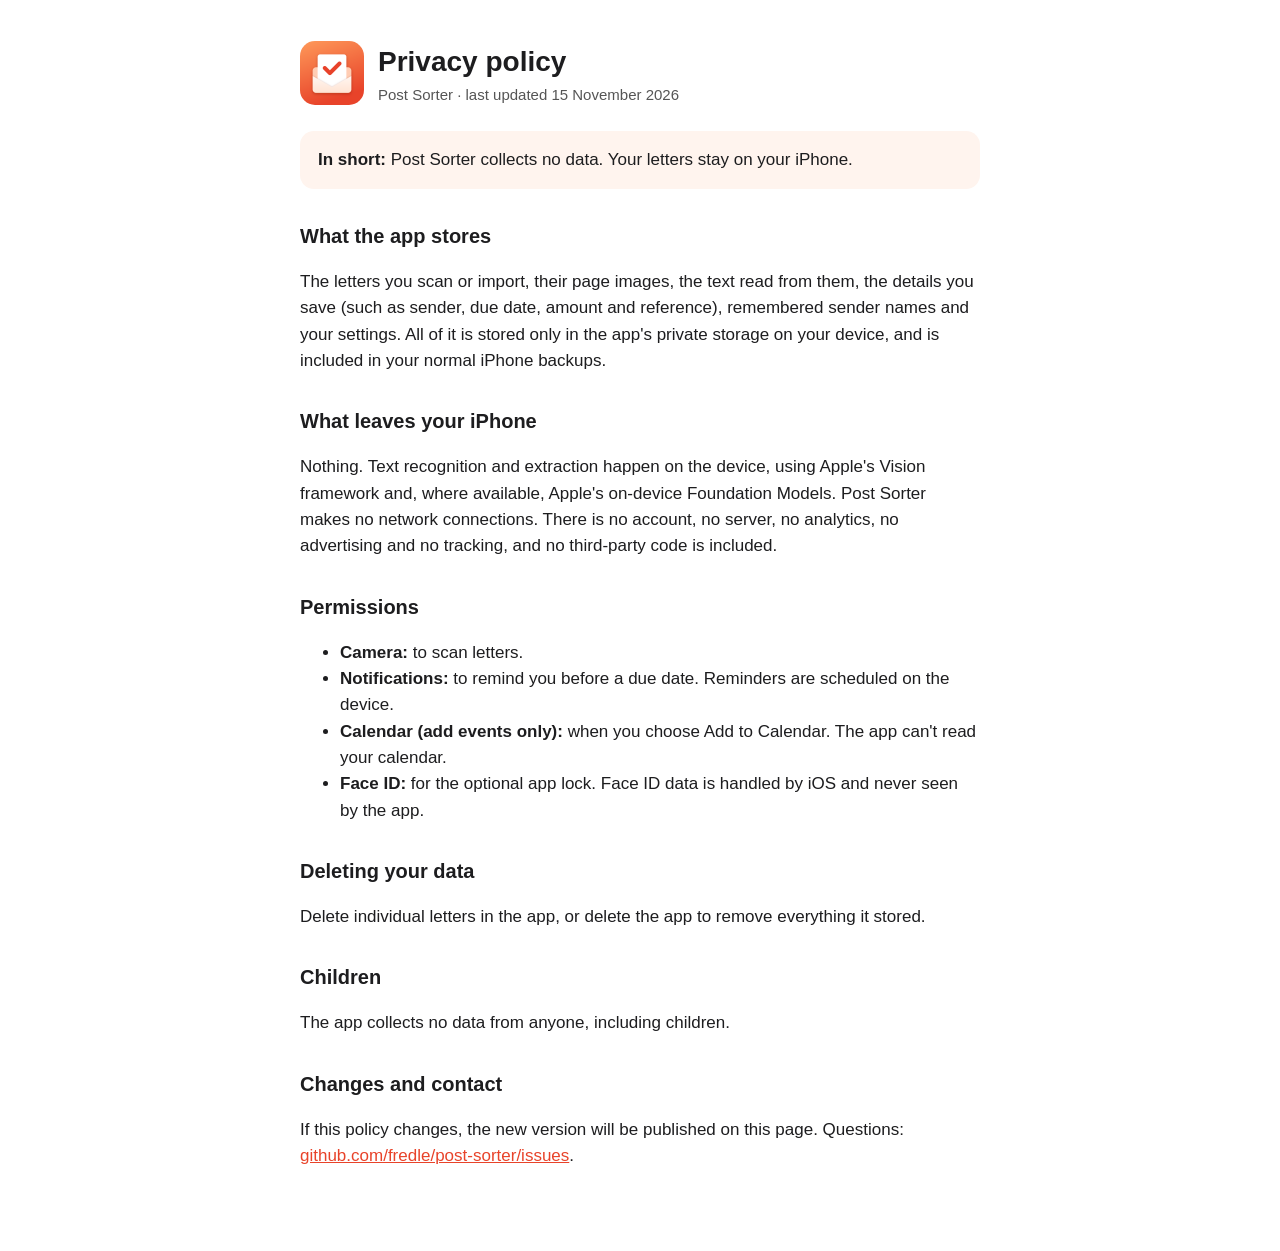
==== docs/privacy.html @ 9ac2c899 "Add screenshot demo mode, screenshots workflow, and support/privacy pages DemoMode only runs with th" ====
<!doctype html>
<html lang="en-GB"><head><meta charset="utf-8"><meta name="viewport" content="width=device-width,initial-scale=1">
<title>Post Sorter Privacy</title><link rel="stylesheet" href="style.css"></head>
<body><main>
<header><img src="icon.png" alt=""><div><h1>Privacy policy</h1><div class="muted">Post Sorter · last updated 15 November 2026</div></div></header>

<div class="card"><strong>In short:</strong> Post Sorter collects no data. Your letters stay on your iPhone.</div>

<h2>What the app stores</h2>
<p>The letters you scan or import, their page images, the text read from them, the details you save (such as sender, due date, amount and reference), remembered sender names and your settings. All of it is stored only in the app's private storage on your device, and is included in your normal iPhone backups.</p>

<h2>What leaves your iPhone</h2>
<p>Nothing. Text recognition and extraction happen on the device, using Apple's Vision framework and, where available, Apple's on-device Foundation Models. Post Sorter makes no network connections. There is no account, no server, no analytics, no advertising and no tracking, and no third-party code is included.</p>

<h2>Permissions</h2>
<ul>
<li><strong>Camera:</strong> to scan letters.</li>
<li><strong>Notifications:</strong> to remind you before a due date. Reminders are scheduled on the device.</li>
<li><strong>Calendar (add events only):</strong> when you choose Add to Calendar. The app can't read your calendar.</li>
<li><strong>Face ID:</strong> for the optional app lock. Face ID data is handled by iOS and never seen by the app.</li>
</ul>

<h2>Deleting your data</h2>
<p>Delete individual letters in the app, or delete the app to remove everything it stored.</p>

<h2>Children</h2>
<p>The app collects no data from anyone, including children.</p>

<h2>Changes and contact</h2>
<p>If this policy changes, the new version will be published on this page. Questions: <a href="https://github.com/fredle/post-sorter/issues">github.com/fredle/post-sorter/issues</a>.</p>
</main></body></html>
---- docs/style.css ----
:root{--bg:#fff;--fg:#1d1d1f;--muted:#555;--accent:#e8432a;--card:#fff4ee}
@media (prefers-color-scheme:dark){:root{--bg:#121212;--fg:#f2f2f2;--muted:#aaa;--card:#2a1d18}}
body{margin:0;background:var(--bg);color:var(--fg);font:17px/1.55 -apple-system,BlinkMacSystemFont,"Segoe UI",Roboto,sans-serif}
main{max-width:680px;margin:0 auto;padding:40px 16px 64px}
header{display:flex;align-items:center;gap:14px;margin-bottom:24px}
header img{width:64px;height:64px;border-radius:15px}
h1{font-size:28px;margin:0}h2{font-size:20px;margin-top:32px}
a{color:var(--accent)}p,li{color:var(--fg)}.muted{color:var(--muted);font-size:15px}
.card{background:var(--card);border-radius:14px;padding:16px 18px;margin:16px 0}
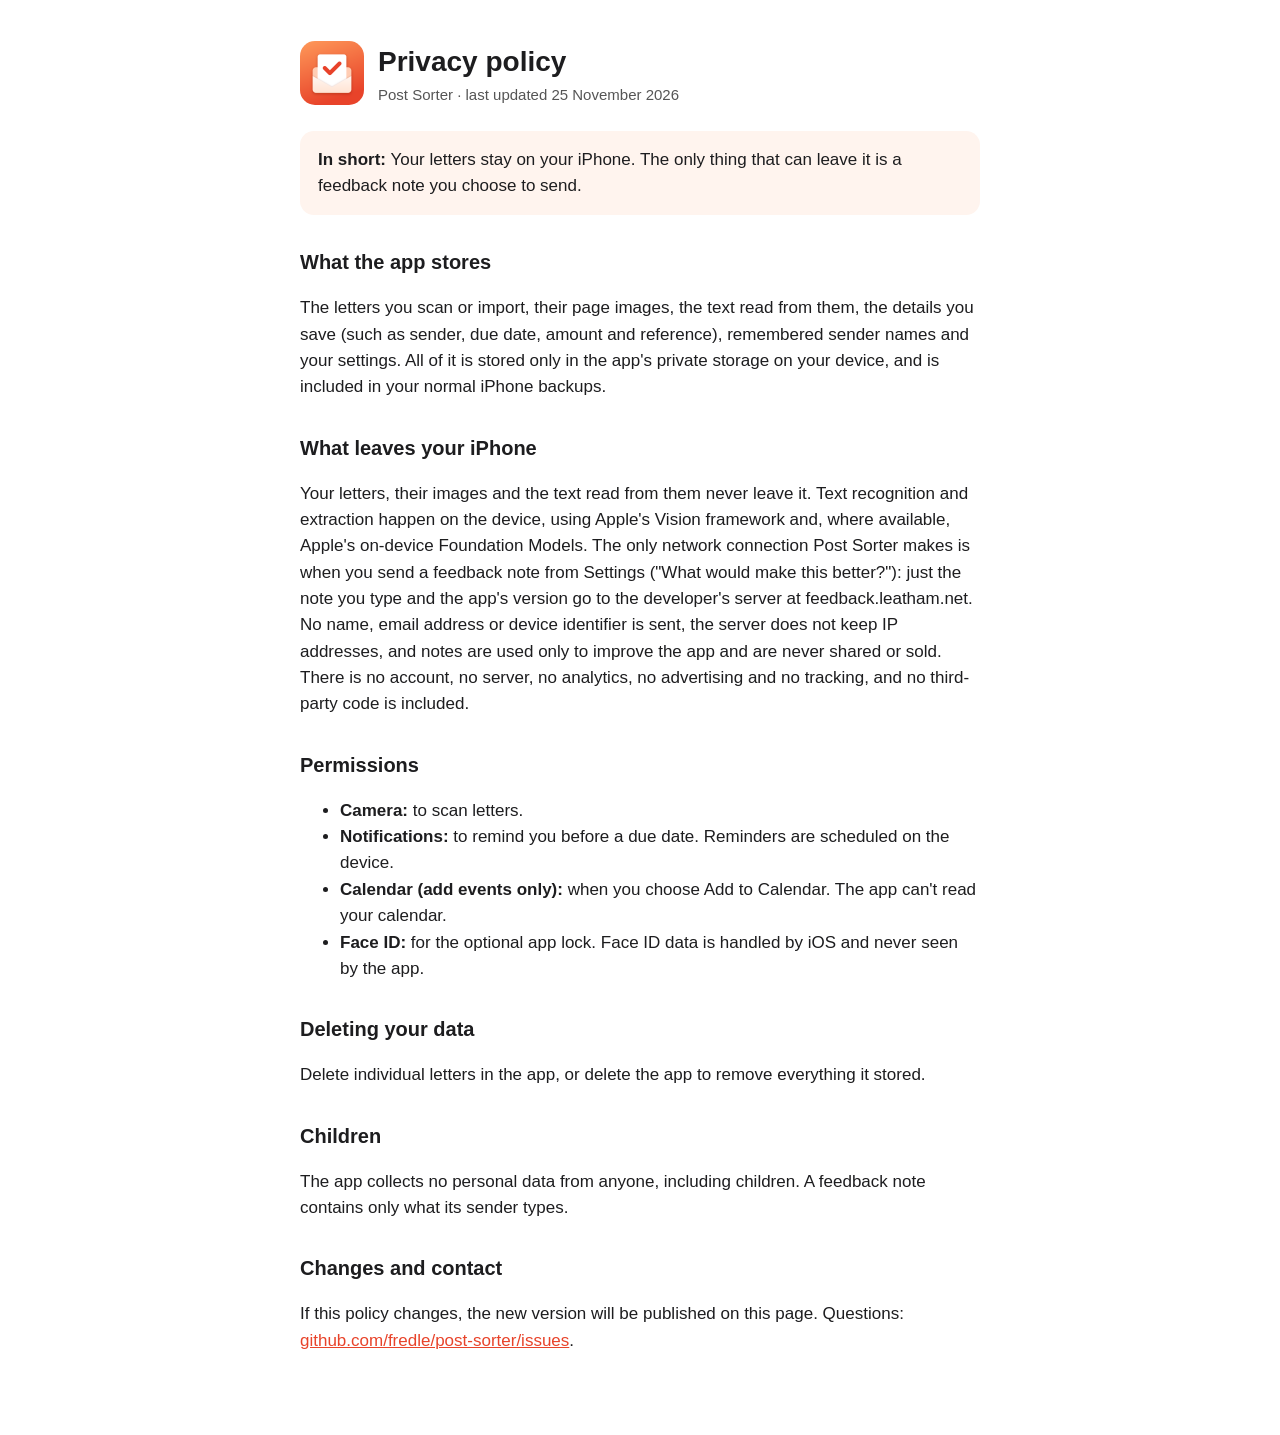
==== commit 64ffe199: "Privacy policy: the optional feedback note [skip ci] Co-Authored-By: Claude Opus 5.5 <noreply@anthro" ====
--- a/docs/privacy.html
+++ b/docs/privacy.html
@@ -2,15 +2,15 @@
 <html lang="en-GB"><head><meta charset="utf-8"><meta name="viewport" content="width=device-width,initial-scale=1">
 <title>Post Sorter Privacy</title><link rel="stylesheet" href="style.css"></head>
 <body><main>
-<header><img src="icon.png" alt=""><div><h1>Privacy policy</h1><div class="muted">Post Sorter · last updated 15 November 2026</div></div></header>
+<header><img src="icon.png" alt=""><div><h1>Privacy policy</h1><div class="muted">Post Sorter · last updated 25 November 2026</div></div></header>
 
-<div class="card"><strong>In short:</strong> Post Sorter collects no data. Your letters stay on your iPhone.</div>
+<div class="card"><strong>In short:</strong> Your letters stay on your iPhone. The only thing that can leave it is a feedback note you choose to send.</div>
 
 <h2>What the app stores</h2>
 <p>The letters you scan or import, their page images, the text read from them, the details you save (such as sender, due date, amount and reference), remembered sender names and your settings. All of it is stored only in the app's private storage on your device, and is included in your normal iPhone backups.</p>
 
 <h2>What leaves your iPhone</h2>
-<p>Nothing. Text recognition and extraction happen on the device, using Apple's Vision framework and, where available, Apple's on-device Foundation Models. Post Sorter makes no network connections. There is no account, no server, no analytics, no advertising and no tracking, and no third-party code is included.</p>
+<p>Your letters, their images and the text read from them never leave it. Text recognition and extraction happen on the device, using Apple's Vision framework and, where available, Apple's on-device Foundation Models. The only network connection Post Sorter makes is when you send a feedback note from Settings ("What would make this better?"): just the note you type and the app's version go to the developer's server at feedback.leatham.net. No name, email address or device identifier is sent, the server does not keep IP addresses, and notes are used only to improve the app and are never shared or sold. There is no account, no server, no analytics, no advertising and no tracking, and no third-party code is included.</p>
 
 <h2>Permissions</h2>
 <ul>
@@ -24,7 +24,7 @@
 <p>Delete individual letters in the app, or delete the app to remove everything it stored.</p>
 
 <h2>Children</h2>
-<p>The app collects no data from anyone, including children.</p>
+<p>The app collects no personal data from anyone, including children. A feedback note contains only what its sender types.</p>
 
 <h2>Changes and contact</h2>
 <p>If this policy changes, the new version will be published on this page. Questions: <a href="https://github.com/fredle/post-sorter/issues">github.com/fredle/post-sorter/issues</a>.</p>
